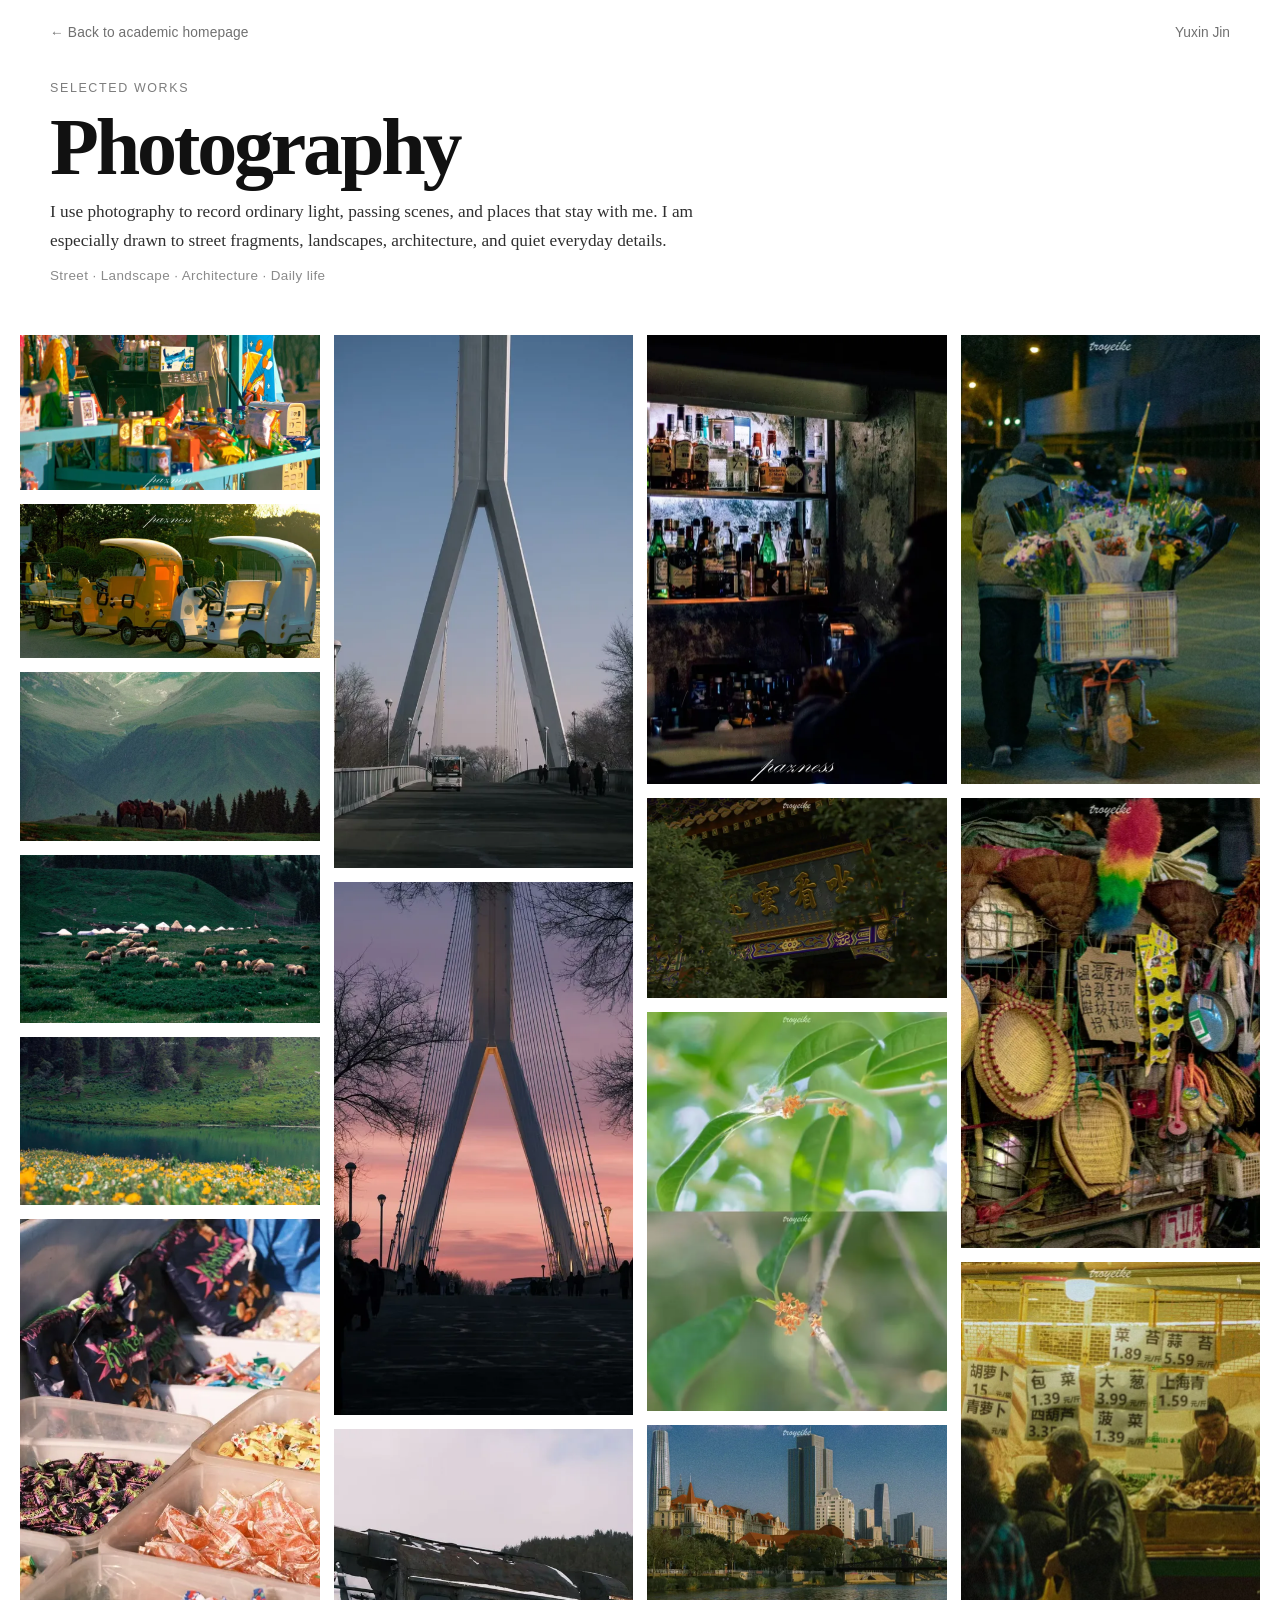
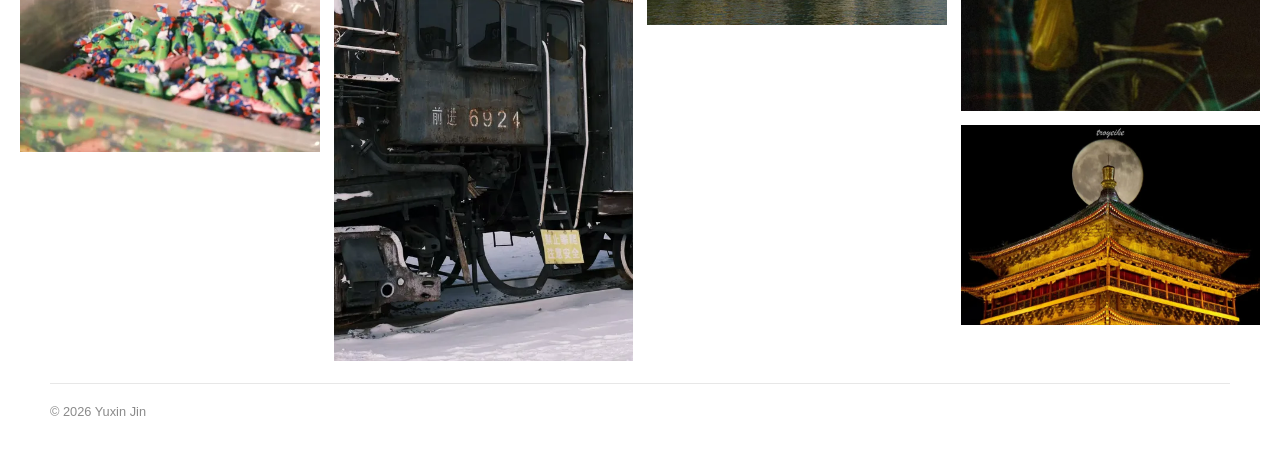
==== photography.html @ 82279a49 "Add files via upload" ====
<!doctype html>
<html lang="en">
<head>
  <meta charset="utf-8" />
  <meta name="viewport" content="width=device-width, initial-scale=1" />
  <meta name="description" content="Selected photography by Yuxin Jin — street scenes, landscapes, architecture, and everyday moments." />
  <meta name="author" content="Yuxin Jin" />
  <meta property="og:title" content="Photography | Yuxin Jin" />
  <meta property="og:description" content="Selected photography by Yuxin Jin." />
  <meta property="og:type" content="website" />
  <meta property="og:image" content="assets/photography/preview-1.webp" />
  <title>Photography | Yuxin Jin</title>
  <link rel="stylesheet" href="styles.css" />
</head>
<body class="photo-body">
  <main class="photo-page">
    <header class="photo-header-minimal photo-shell">
      <div class="photo-topline">
        <a class="photo-back" href="index.html">← Back to academic homepage</a>
        <span class="photo-name">Yuxin Jin</span>
      </div>

      <div class="photo-intro">
        <p class="photo-eyebrow">Selected works</p>
        <h1>Photography</h1>
        <p class="photo-statement">
          I use photography to record ordinary light, passing scenes, and places that stay with me.
          I am especially drawn to street fragments, landscapes, architecture, and quiet everyday details.
        </p>
        <p class="photo-meta">Street · Landscape · Architecture · Daily life</p>
      </div>
    </header>

    <section class="gallery-minimal photo-shell-wide" aria-label="Photography gallery">
      <a class="gallery-item-minimal" href="photos/photo-01.jpg" data-lightbox data-alt="Snack stand at sunset"><img src="assets/photography/thumb-01.webp" alt="Snack stand at sunset" loading="lazy" /></a>
      <a class="gallery-item-minimal" href="photos/photo-02.jpg" data-lightbox data-alt="Park carts in evening light"><img src="assets/photography/thumb-02.webp" alt="Park carts in evening light" loading="lazy" /></a>
      <a class="gallery-item-minimal" href="photos/photo-03.jpg" data-lightbox data-alt="Horses in a mountain valley"><img src="assets/photography/thumb-03.webp" alt="Horses in a mountain valley" loading="lazy" /></a>
      <a class="gallery-item-minimal" href="photos/photo-04.jpg" data-lightbox data-alt="Sheep and yurts on a green hillside"><img src="assets/photography/thumb-04.webp" alt="Sheep and yurts on a green hillside" loading="lazy" /></a>
      <a class="gallery-item-minimal" href="photos/photo-05.jpg" data-lightbox data-alt="Wildflowers beside a mountain lake"><img src="assets/photography/thumb-05.webp" alt="Wildflowers beside a mountain lake" loading="lazy" /></a>
      <a class="gallery-item-minimal" href="photos/photo-06.jpg" data-lightbox data-alt="Colorful candy at a market"><img src="assets/photography/thumb-06.webp" alt="Colorful candy at a market" loading="lazy" /></a>
      <a class="gallery-item-minimal" href="photos/photo-07.jpg" data-lightbox data-alt="Cable-stayed bridge in daylight"><img src="assets/photography/thumb-07.webp" alt="Cable-stayed bridge in daylight" loading="lazy" /></a>
      <a class="gallery-item-minimal" href="photos/photo-08.jpg" data-lightbox data-alt="Cable-stayed bridge at sunset"><img src="assets/photography/thumb-08.webp" alt="Cable-stayed bridge at sunset" loading="lazy" /></a>
      <a class="gallery-item-minimal" href="photos/photo-09.jpg" data-lightbox data-alt="Old locomotive in snow"><img src="assets/photography/thumb-09.webp" alt="Old locomotive in snow" loading="lazy" /></a>
      <a class="gallery-item-minimal" href="photos/photo-10.jpg" data-lightbox data-alt="Backlit bottles in a bar"><img src="assets/photography/thumb-10.webp" alt="Backlit bottles in a bar" loading="lazy" /></a>
      <a class="gallery-item-minimal" href="photos/photo-11.jpg" data-lightbox data-alt="Traditional Chinese architecture behind leaves"><img src="assets/photography/thumb-11.webp" alt="Traditional Chinese architecture behind leaves" loading="lazy" /></a>
      <a class="gallery-item-minimal" href="photos/photo-12.jpg" data-lightbox data-alt="Small orange flowers and green leaves"><img src="assets/photography/thumb-12.webp" alt="Small orange flowers and green leaves" loading="lazy" /></a>
      <a class="gallery-item-minimal" href="photos/photo-13.jpg" data-lightbox data-alt="Historic waterfront architecture and modern skyline"><img src="assets/photography/thumb-13.webp" alt="Historic waterfront architecture and modern skyline" loading="lazy" /></a>
      <a class="gallery-item-minimal" href="photos/photo-14.jpg" data-lightbox data-alt="Night flower vendor with bicycle"><img src="assets/photography/thumb-14.webp" alt="Night flower vendor with bicycle" loading="lazy" /></a>
      <a class="gallery-item-minimal" href="photos/photo-15.jpg" data-lightbox data-alt="Everyday goods at a street market"><img src="assets/photography/thumb-15.webp" alt="Everyday goods at a street market" loading="lazy" /></a>
      <a class="gallery-item-minimal" href="photos/photo-16.jpg" data-lightbox data-alt="Vegetable market and handwritten price signs"><img src="assets/photography/thumb-16.webp" alt="Vegetable market and handwritten price signs" loading="lazy" /></a>
      <a class="gallery-item-minimal" href="photos/photo-17.jpg" data-lightbox data-alt="Traditional tower aligned with the full moon"><img src="assets/photography/thumb-17.webp" alt="Traditional tower aligned with the full moon" loading="lazy" /></a>
    </section>

    <footer class="photo-footer-minimal photo-shell">
      <p>© 2026 Yuxin Jin</p>
    </footer>
  </main>

  <div class="lightbox" id="lightbox" aria-hidden="true" role="dialog" aria-label="Image viewer">
    <button class="lightbox-close" type="button" aria-label="Close image viewer">×</button>
    <button class="lightbox-nav lightbox-prev" type="button" aria-label="Previous photograph">‹</button>
    <figure class="lightbox-figure">
      <img id="lightbox-image" src="" alt="" />
      <figcaption id="lightbox-caption"></figcaption>
    </figure>
    <button class="lightbox-nav lightbox-next" type="button" aria-label="Next photograph">›</button>
  </div>
  <script src="photography.js"></script>
</body>
</html>
---- styles.css ----
:root {
  --text: #252525;
  --heading: #111;
  --muted: #646464;
  --light: #8a8a8a;
  --line: #e7e7e7;
  --link: #1d5d96;
  --max-width: 930px;
}

* { box-sizing: border-box; }
html { scroll-behavior: smooth; }
body {
  margin: 0;
  background: #fff;
  color: var(--text);
  font-family: Arial, Helvetica, sans-serif;
  font-size: 15.5px;
  line-height: 1.62;
  -webkit-font-smoothing: antialiased;
}

img { display: block; max-width: 100%; }
a { color: var(--link); text-decoration: none; }
a:hover { text-decoration: underline; }
strong { font-weight: 700; }
.container {
  width: min(calc(100% - 36px), var(--max-width));
  margin: 0 auto;
  padding: 48px 0 42px;
}

h1, h2, h3 {
  color: var(--heading);
  font-family: Georgia, "Times New Roman", serif;
  font-weight: 700;
}
h1 {
  margin: 0 0 8px;
  font-size: clamp(2.65rem, 5vw, 3.75rem);
  line-height: 1;
  letter-spacing: -0.035em;
}
h2 {
  margin: 0 0 24px;
  font-size: 1.78rem;
  line-height: 1.2;
}
h3 {
  margin: 0 0 7px;
  font-size: 1.14rem;
  line-height: 1.34;
}
p { margin: 0 0 14px; }

.intro {
  display: grid;
  grid-template-columns: 224px minmax(0, 1fr);
  gap: 34px;
  align-items: start;
}
.portrait {
  width: 224px;
  height: 278px;
  object-fit: cover;
  border-radius: 7px;
}
.identity {
  margin: 0 0 19px;
  color: var(--muted);
  line-height: 1.48;
}
.links { margin-top: 18px; }
.links span,
.paper-links span { color: #aaa; margin: 0 7px; }

.section {
  margin-top: 38px;
  padding-top: 30px;
  border-top: 1px solid var(--line);
}

.publication {
  display: grid;
  grid-template-columns: 218px minmax(0, 1fr);
  gap: 25px;
  align-items: start;
  margin-bottom: 30px;
}
.publication:last-child { margin-bottom: 0; }
.paper-thumb {
  display: block;
  border: 1px solid #e1e1e1;
  border-radius: 5px;
  overflow: hidden;
  background: #fafafa;
}
.paper-thumb img {
  width: 100%;
  height: 138px;
  object-fit: contain;
  background: #fff;
}
.paper-copy h3 a { color: var(--heading); }
.paper-copy h3 a:hover { color: var(--link); }
.authors, .venue, .paper-desc, .paper-links { margin-bottom: 7px; }
.venue { color: var(--muted); }
.paper-desc { color: #454545; }
.paper-links { font-size: 0.94rem; margin-top: 9px; }

.research-entry { margin-bottom: 22px; }
.research-entry:last-child { margin-bottom: 0; }
.research-tags {
  color: var(--muted);
  font-size: 0.92rem;
  margin-bottom: 7px;
}

.row-list { display: grid; gap: 15px; }
.row {
  display: grid;
  grid-template-columns: minmax(0, 1fr) auto;
  gap: 24px;
  align-items: start;
}
.row span { color: var(--muted); }
.row time { color: var(--light); white-space: nowrap; }
.compact { gap: 10px; }

footer {
  margin-top: 38px;
  padding-top: 21px;
  border-top: 1px solid var(--line);
  color: var(--light);
  font-size: 0.84rem;
}
footer p { margin: 0; }

/* Web CV */
.cv-top {
  display: flex;
  justify-content: space-between;
  gap: 28px;
  align-items: flex-start;
}
.cv-top .subtitle { color: var(--muted); margin-bottom: 8px; }
.back { font-weight: 700; white-space: nowrap; }
.cv-section {
  margin-top: 30px;
  padding-top: 25px;
  border-top: 1px solid var(--line);
}
.cv-entry {
  display: grid;
  grid-template-columns: 172px minmax(0,1fr);
  gap: 25px;
  margin-bottom: 23px;
}
.cv-entry:last-child { margin-bottom: 0; }
.cv-date { color: var(--light); }
.cv-entry ul { margin: 8px 0 0; padding-left: 19px; }
.cv-entry li { margin-bottom: 6px; }
.cv-pub { margin-bottom: 20px; }
.cv-pub:last-child { margin-bottom: 0; }

@media (max-width: 730px) {
  .container { padding-top: 28px; }
  .intro { grid-template-columns: 1fr; gap: 22px; }
  .portrait { width: 190px; height: 236px; }
  .publication { grid-template-columns: 1fr; gap: 15px; }
  .paper-thumb { max-width: 310px; }
  .paper-thumb img { height: 175px; }
  .row { grid-template-columns: 1fr; gap: 2px; }
  .cv-top { flex-direction: column; gap: 8px; }
  .cv-entry { grid-template-columns: 1fr; gap: 4px; }
}

/* Photography preview on academic homepage */
.photography-copy { max-width: 700px; }
.photo-page-link { font-weight: 700; }
.photo-preview-grid {
  display: grid;
  grid-template-columns: repeat(3, 1fr);
  gap: 10px;
  margin-top: 18px;
  text-decoration: none;
}
.photo-preview-grid:hover { text-decoration: none; }
.photo-preview-grid img {
  width: 100%;
  aspect-ratio: 4 / 3;
  object-fit: cover;
  border-radius: 4px;
  transition: transform 160ms ease, opacity 160ms ease;
}
.photo-preview-grid:hover img { opacity: 0.94; }
.photo-preview-grid img:hover { transform: translateY(-2px); opacity: 1; }

/* Photography page */
.photo-page {
  min-height: 100vh;
  background: #fff;
}
.photo-container {
  width: min(calc(100% - 40px), 1180px);
  margin: 0 auto;
}
.photo-header {
  padding: 44px 0 30px;
  max-width: 1180px;
}
.photo-nav { margin-bottom: 26px; font-size: 0.92rem; }
.photo-header h1 {
  font-size: clamp(3rem, 7vw, 5.2rem);
  margin-bottom: 16px;
}
.photo-lead {
  max-width: 680px;
  font-family: Georgia, "Times New Roman", serif;
  font-size: 1.16rem;
  line-height: 1.62;
  color: #333;
}
.photo-note {
  color: var(--light);
  font-size: 0.86rem;
  margin-top: 18px;
}
.gallery {
  columns: 3 300px;
  column-gap: 12px;
  padding-bottom: 20px;
}
.gallery-item {
  display: block;
  break-inside: avoid;
  margin: 0 0 12px;
  overflow: hidden;
  background: #f5f5f5;
  text-decoration: none;
}
.gallery-item:hover { text-decoration: none; }
.gallery-item img {
  width: 100%;
  height: auto;
  transition: transform 180ms ease, opacity 180ms ease;
}
.gallery-item:hover img {
  transform: scale(1.008);
  opacity: 0.96;
}
.photo-footer {
  margin-top: 28px;
  padding: 24px 0 42px;
  border-top: 1px solid var(--line);
  color: var(--light);
  font-size: 0.84rem;
}
.photo-footer p { margin: 0; }

.no-scroll { overflow: hidden; }
.lightbox {
  position: fixed;
  inset: 0;
  z-index: 1000;
  display: none;
  align-items: center;
  justify-content: center;
  background: rgba(0, 0, 0, 0.94);
  padding: 26px 70px;
}
.lightbox.is-open { display: flex; }
.lightbox-figure {
  margin: 0;
  max-width: min(92vw, 1500px);
  max-height: 92vh;
  display: flex;
  flex-direction: column;
  align-items: center;
  justify-content: center;
}
.lightbox-figure img {
  max-width: 100%;
  max-height: 86vh;
  width: auto;
  height: auto;
  object-fit: contain;
}
.lightbox-figure figcaption {
  color: rgba(255,255,255,0.72);
  font-size: 0.78rem;
  margin-top: 9px;
  text-align: center;
}
.lightbox-close,
.lightbox-nav {
  position: fixed;
  z-index: 1001;
  border: 0;
  background: transparent;
  color: rgba(255,255,255,0.78);
  cursor: pointer;
  font-family: Arial, Helvetica, sans-serif;
  font-weight: 300;
}
.lightbox-close {
  right: 22px;
  top: 14px;
  font-size: 2.4rem;
  line-height: 1;
}
.lightbox-nav {
  top: 50%;
  transform: translateY(-50%);
  font-size: 3.3rem;
  padding: 16px;
}
.lightbox-prev { left: 8px; }
.lightbox-next { right: 8px; }
.lightbox-close:hover,
.lightbox-nav:hover { color: #fff; }

@media (max-width: 730px) {
  .photo-preview-grid { grid-template-columns: 1fr 1fr; }
  .photo-preview-grid img:last-child { display: none; }
  .photo-container { width: min(calc(100% - 24px), 1180px); }
  .photo-header { padding-top: 28px; }
  .gallery { columns: 2 150px; column-gap: 8px; }
  .gallery-item { margin-bottom: 8px; }
  .lightbox { padding: 20px 44px; }
  .lightbox-nav { font-size: 2.5rem; padding: 8px; }
}


/* Minimal photography portfolio page */
.photo-body {
  background: #fbfbfa;
  color: #171717;
}
.photo-shell {
  width: min(calc(100% - 40px), 1180px);
  margin: 0 auto;
}
.photo-shell-wide {
  width: min(calc(100% - 40px), 1440px);
  margin: 0 auto;
}
.photo-header-minimal {
  padding: 22px 0 34px;
}
.photo-topline {
  display: flex;
  justify-content: space-between;
  align-items: center;
  gap: 16px;
  padding-bottom: 34px;
}
.photo-back,
.photo-name {
  font-size: 0.86rem;
  color: #707070;
}
.photo-back {
  letter-spacing: 0.01em;
}
.photo-name {
  white-space: nowrap;
}
.photo-intro {
  max-width: 760px;
}
.photo-eyebrow {
  margin: 0 0 10px;
  color: #7d7d7d;
  font-size: 0.78rem;
  text-transform: uppercase;
  letter-spacing: 0.13em;
}
.photo-header-minimal h1 {
  margin: 0 0 12px;
  font-size: clamp(2.8rem, 7vw, 5rem);
  line-height: 0.96;
  letter-spacing: -0.04em;
  color: #111;
}
.photo-statement {
  max-width: 680px;
  font-family: Georgia, "Times New Roman", serif;
  font-size: 1.08rem;
  line-height: 1.68;
  color: #2f2f2f;
  margin-bottom: 10px;
}
.photo-meta {
  color: #8a8a8a;
  font-size: 0.84rem;
  letter-spacing: 0.03em;
}
.gallery-minimal {
  columns: 4 260px;
  column-gap: 14px;
  padding-bottom: 22px;
}
.gallery-item-minimal {
  display: block;
  break-inside: avoid;
  margin: 0 0 14px;
  text-decoration: none;
  background: transparent;
}
.gallery-item-minimal img {
  width: 100%;
  height: auto;
  display: block;
  transition: opacity 160ms ease, transform 160ms ease;
}
.gallery-item-minimal:hover img {
  opacity: 0.95;
  transform: translateY(-1px);
}
.photo-footer-minimal {
  padding: 18px 0 36px;
  color: #8a8a8a;
  font-size: 0.8rem;
}
.photo-footer-minimal p { margin: 0; }

.photo-body .lightbox {
  background: rgba(10,10,10,0.96);
}
.photo-body .lightbox-figure figcaption {
  font-size: 0.76rem;
  letter-spacing: 0.01em;
  color: rgba(255,255,255,0.68);
}

@media (max-width: 900px) {
  .gallery-minimal { columns: 3 220px; }
}
@media (max-width: 730px) {
  .photo-shell,
  .photo-shell-wide { width: min(calc(100% - 24px), 1440px); }
  .photo-header-minimal { padding-top: 18px; }
  .photo-topline {
    padding-bottom: 26px;
    align-items: flex-start;
    flex-direction: column;
    gap: 6px;
  }
  .gallery-minimal { columns: 2 150px; column-gap: 8px; }
  .gallery-item-minimal { margin-bottom: 8px; }
  .photo-statement { font-size: 1rem; }
}
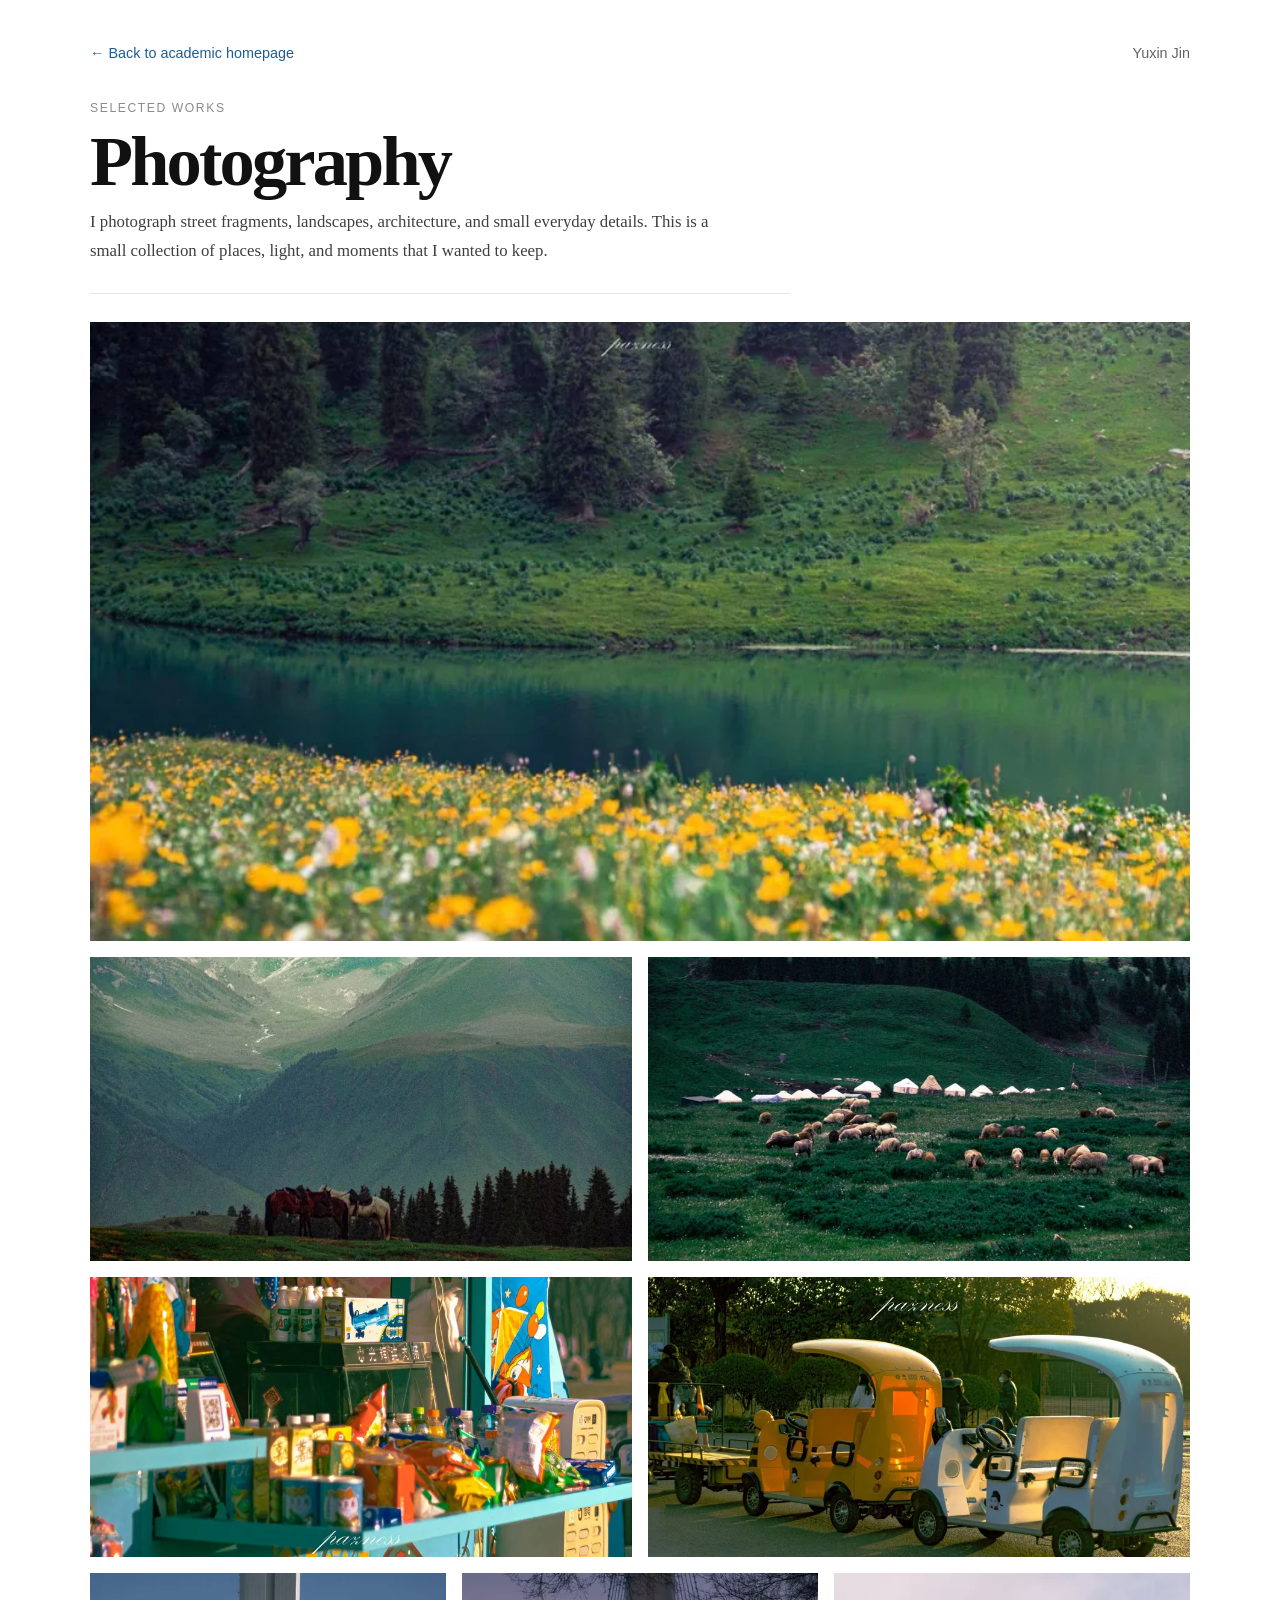
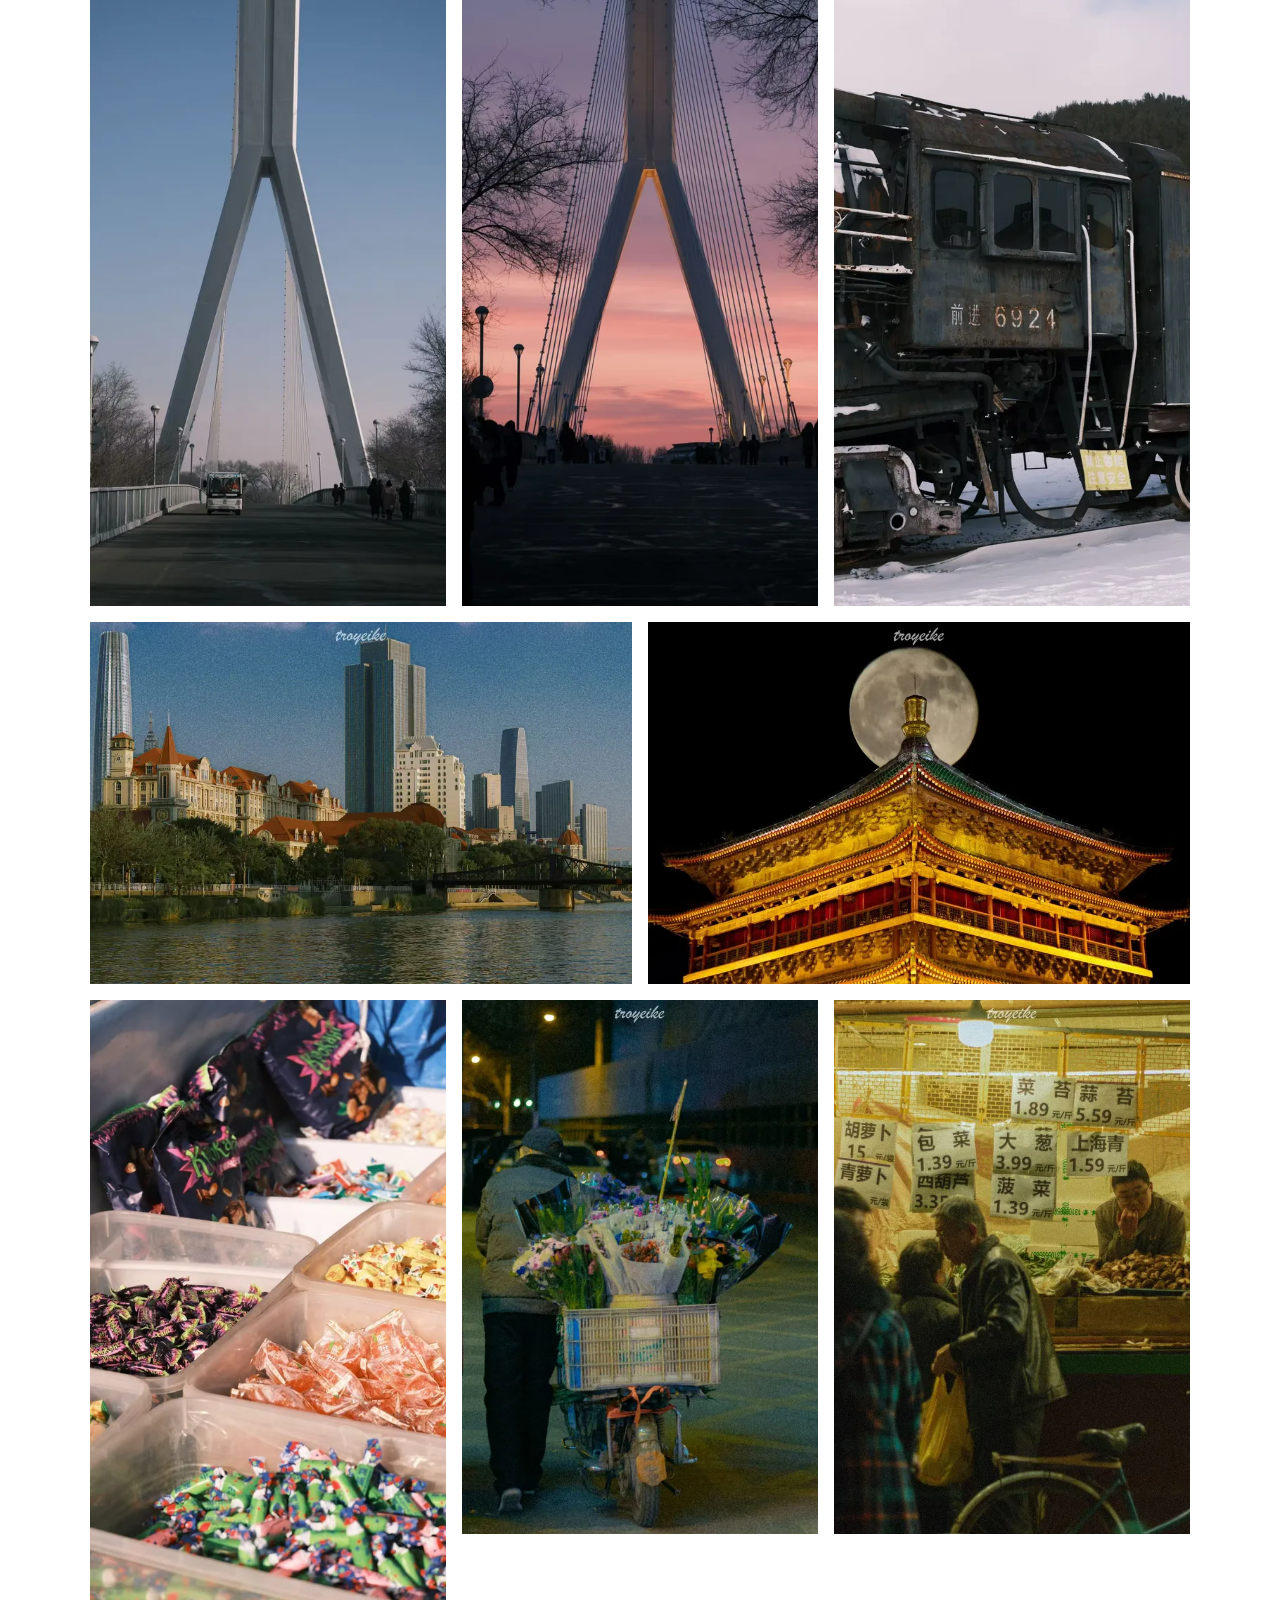
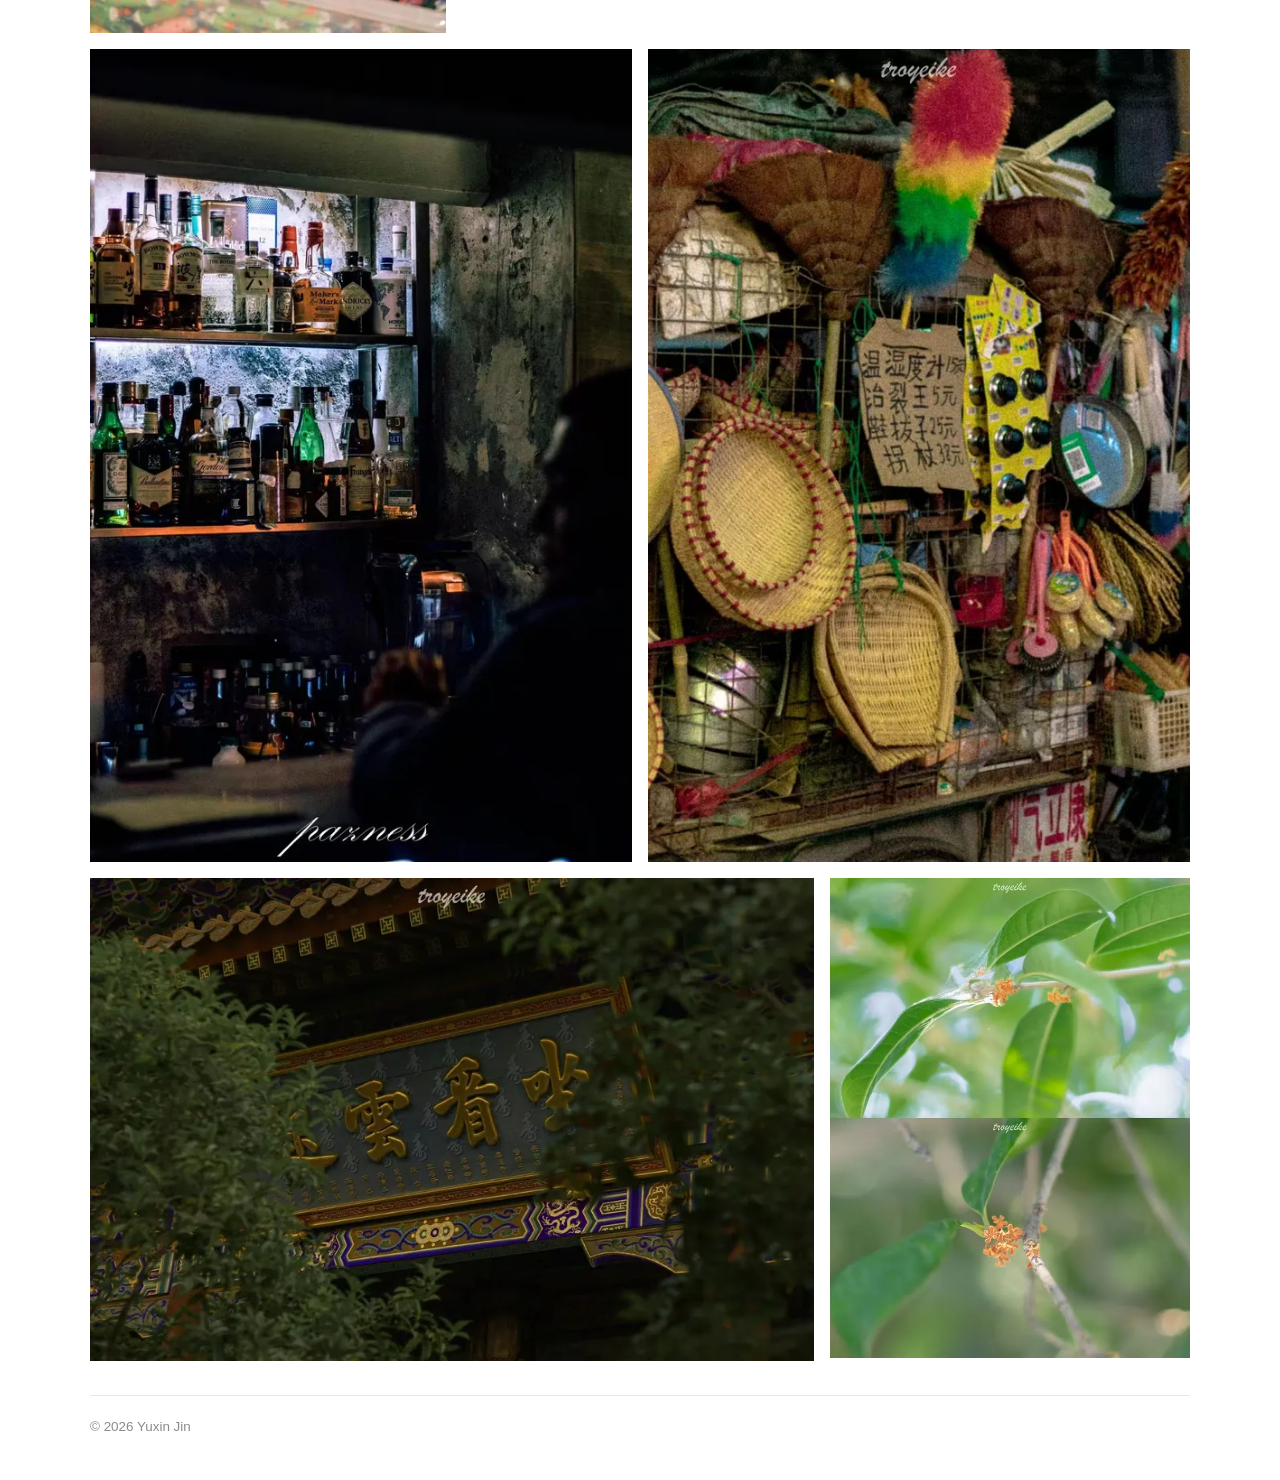
==== commit 44369291: "Add files via upload" ====
--- a/photography.html
+++ b/photography.html
@@ -8,50 +8,106 @@
   <meta property="og:title" content="Photography | Yuxin Jin" />
   <meta property="og:description" content="Selected photography by Yuxin Jin." />
   <meta property="og:type" content="website" />
-  <meta property="og:image" content="assets/photography/preview-1.webp" />
+  <meta property="og:image" content="assets/photography/thumb-05.webp" />
   <title>Photography | Yuxin Jin</title>
-  <link rel="stylesheet" href="styles.css" />
+  <link rel="stylesheet" href="photography.css" />
 </head>
-<body class="photo-body">
-  <main class="photo-page">
-    <header class="photo-header-minimal photo-shell">
-      <div class="photo-topline">
-        <a class="photo-back" href="index.html">← Back to academic homepage</a>
-        <span class="photo-name">Yuxin Jin</span>
+<body>
+  <main class="portfolio">
+    <header class="portfolio-header">
+      <div class="topline">
+        <a href="index.html">← Back to academic homepage</a>
+        <span>Yuxin Jin</span>
       </div>
 
-      <div class="photo-intro">
-        <p class="photo-eyebrow">Selected works</p>
+      <div class="intro-copy">
+        <p class="eyebrow">Selected works</p>
         <h1>Photography</h1>
-        <p class="photo-statement">
-          I use photography to record ordinary light, passing scenes, and places that stay with me.
-          I am especially drawn to street fragments, landscapes, architecture, and quiet everyday details.
+        <p class="lead">
+          I photograph street fragments, landscapes, architecture, and small everyday details.
+          This is a small collection of places, light, and moments that I wanted to keep.
         </p>
-        <p class="photo-meta">Street · Landscape · Architecture · Daily life</p>
       </div>
     </header>
 
-    <section class="gallery-minimal photo-shell-wide" aria-label="Photography gallery">
-      <a class="gallery-item-minimal" href="photos/photo-01.jpg" data-lightbox data-alt="Snack stand at sunset"><img src="assets/photography/thumb-01.webp" alt="Snack stand at sunset" loading="lazy" /></a>
-      <a class="gallery-item-minimal" href="photos/photo-02.jpg" data-lightbox data-alt="Park carts in evening light"><img src="assets/photography/thumb-02.webp" alt="Park carts in evening light" loading="lazy" /></a>
-      <a class="gallery-item-minimal" href="photos/photo-03.jpg" data-lightbox data-alt="Horses in a mountain valley"><img src="assets/photography/thumb-03.webp" alt="Horses in a mountain valley" loading="lazy" /></a>
-      <a class="gallery-item-minimal" href="photos/photo-04.jpg" data-lightbox data-alt="Sheep and yurts on a green hillside"><img src="assets/photography/thumb-04.webp" alt="Sheep and yurts on a green hillside" loading="lazy" /></a>
-      <a class="gallery-item-minimal" href="photos/photo-05.jpg" data-lightbox data-alt="Wildflowers beside a mountain lake"><img src="assets/photography/thumb-05.webp" alt="Wildflowers beside a mountain lake" loading="lazy" /></a>
-      <a class="gallery-item-minimal" href="photos/photo-06.jpg" data-lightbox data-alt="Colorful candy at a market"><img src="assets/photography/thumb-06.webp" alt="Colorful candy at a market" loading="lazy" /></a>
-      <a class="gallery-item-minimal" href="photos/photo-07.jpg" data-lightbox data-alt="Cable-stayed bridge in daylight"><img src="assets/photography/thumb-07.webp" alt="Cable-stayed bridge in daylight" loading="lazy" /></a>
-      <a class="gallery-item-minimal" href="photos/photo-08.jpg" data-lightbox data-alt="Cable-stayed bridge at sunset"><img src="assets/photography/thumb-08.webp" alt="Cable-stayed bridge at sunset" loading="lazy" /></a>
-      <a class="gallery-item-minimal" href="photos/photo-09.jpg" data-lightbox data-alt="Old locomotive in snow"><img src="assets/photography/thumb-09.webp" alt="Old locomotive in snow" loading="lazy" /></a>
-      <a class="gallery-item-minimal" href="photos/photo-10.jpg" data-lightbox data-alt="Backlit bottles in a bar"><img src="assets/photography/thumb-10.webp" alt="Backlit bottles in a bar" loading="lazy" /></a>
-      <a class="gallery-item-minimal" href="photos/photo-11.jpg" data-lightbox data-alt="Traditional Chinese architecture behind leaves"><img src="assets/photography/thumb-11.webp" alt="Traditional Chinese architecture behind leaves" loading="lazy" /></a>
-      <a class="gallery-item-minimal" href="photos/photo-12.jpg" data-lightbox data-alt="Small orange flowers and green leaves"><img src="assets/photography/thumb-12.webp" alt="Small orange flowers and green leaves" loading="lazy" /></a>
-      <a class="gallery-item-minimal" href="photos/photo-13.jpg" data-lightbox data-alt="Historic waterfront architecture and modern skyline"><img src="assets/photography/thumb-13.webp" alt="Historic waterfront architecture and modern skyline" loading="lazy" /></a>
-      <a class="gallery-item-minimal" href="photos/photo-14.jpg" data-lightbox data-alt="Night flower vendor with bicycle"><img src="assets/photography/thumb-14.webp" alt="Night flower vendor with bicycle" loading="lazy" /></a>
-      <a class="gallery-item-minimal" href="photos/photo-15.jpg" data-lightbox data-alt="Everyday goods at a street market"><img src="assets/photography/thumb-15.webp" alt="Everyday goods at a street market" loading="lazy" /></a>
-      <a class="gallery-item-minimal" href="photos/photo-16.jpg" data-lightbox data-alt="Vegetable market and handwritten price signs"><img src="assets/photography/thumb-16.webp" alt="Vegetable market and handwritten price signs" loading="lazy" /></a>
-      <a class="gallery-item-minimal" href="photos/photo-17.jpg" data-lightbox data-alt="Traditional tower aligned with the full moon"><img src="assets/photography/thumb-17.webp" alt="Traditional tower aligned with the full moon" loading="lazy" /></a>
+    <section class="photo-sequence" aria-label="Photography gallery">
+      <div class="gallery-row one">
+        <a href="photos/photo-05.jpg" data-lightbox data-alt="Wildflowers beside a mountain lake">
+          <img src="assets/photography/thumb-05.webp" alt="Wildflowers beside a mountain lake" loading="eager" />
+        </a>
+      </div>
+
+      <div class="gallery-row two">
+        <a href="photos/photo-03.jpg" data-lightbox data-alt="Horses in a mountain valley">
+          <img src="assets/photography/thumb-03.webp" alt="Horses in a mountain valley" loading="lazy" />
+        </a>
+        <a href="photos/photo-04.jpg" data-lightbox data-alt="Sheep and yurts on a green hillside">
+          <img src="assets/photography/thumb-04.webp" alt="Sheep and yurts on a green hillside" loading="lazy" />
+        </a>
+      </div>
+
+      <div class="gallery-row two">
+        <a href="photos/photo-01.jpg" data-lightbox data-alt="Snack stand at sunset">
+          <img src="assets/photography/thumb-01.webp" alt="Snack stand at sunset" loading="lazy" />
+        </a>
+        <a href="photos/photo-02.jpg" data-lightbox data-alt="Park carts in evening light">
+          <img src="assets/photography/thumb-02.webp" alt="Park carts in evening light" loading="lazy" />
+        </a>
+      </div>
+
+      <div class="gallery-row three">
+        <a href="photos/photo-07.jpg" data-lightbox data-alt="Cable-stayed bridge in daylight">
+          <img src="assets/photography/thumb-07.webp" alt="Cable-stayed bridge in daylight" loading="lazy" />
+        </a>
+        <a href="photos/photo-08.jpg" data-lightbox data-alt="Cable-stayed bridge at sunset">
+          <img src="assets/photography/thumb-08.webp" alt="Cable-stayed bridge at sunset" loading="lazy" />
+        </a>
+        <a href="photos/photo-09.jpg" data-lightbox data-alt="Old locomotive in snow">
+          <img src="assets/photography/thumb-09.webp" alt="Old locomotive in snow" loading="lazy" />
+        </a>
+      </div>
+
+      <div class="gallery-row two">
+        <a href="photos/photo-13.jpg" data-lightbox data-alt="Historic waterfront architecture and modern skyline">
+          <img src="assets/photography/thumb-13.webp" alt="Historic waterfront architecture and modern skyline" loading="lazy" />
+        </a>
+        <a href="photos/photo-17.jpg" data-lightbox data-alt="Traditional tower aligned with the full moon">
+          <img src="assets/photography/thumb-17.webp" alt="Traditional tower aligned with the full moon" loading="lazy" />
+        </a>
+      </div>
+
+      <div class="gallery-row three">
+        <a href="photos/photo-06.jpg" data-lightbox data-alt="Colorful candy at a market">
+          <img src="assets/photography/thumb-06.webp" alt="Colorful candy at a market" loading="lazy" />
+        </a>
+        <a href="photos/photo-14.jpg" data-lightbox data-alt="Night flower vendor with bicycle">
+          <img src="assets/photography/thumb-14.webp" alt="Night flower vendor with bicycle" loading="lazy" />
+        </a>
+        <a href="photos/photo-16.jpg" data-lightbox data-alt="Vegetable market and handwritten price signs">
+          <img src="assets/photography/thumb-16.webp" alt="Vegetable market and handwritten price signs" loading="lazy" />
+        </a>
+      </div>
+
+      <div class="gallery-row two-narrow">
+        <a href="photos/photo-10.jpg" data-lightbox data-alt="Backlit bottles in a bar">
+          <img src="assets/photography/thumb-10.webp" alt="Backlit bottles in a bar" loading="lazy" />
+        </a>
+        <a href="photos/photo-15.jpg" data-lightbox data-alt="Everyday goods at a street market">
+          <img src="assets/photography/thumb-15.webp" alt="Everyday goods at a street market" loading="lazy" />
+        </a>
+      </div>
+
+      <div class="gallery-row asym">
+        <a href="photos/photo-11.jpg" data-lightbox data-alt="Traditional Chinese architecture behind leaves">
+          <img src="assets/photography/thumb-11.webp" alt="Traditional Chinese architecture behind leaves" loading="lazy" />
+        </a>
+        <a href="photos/photo-12.jpg" data-lightbox data-alt="Small orange flowers and green leaves">
+          <img src="assets/photography/thumb-12.webp" alt="Small orange flowers and green leaves" loading="lazy" />
+        </a>
+      </div>
     </section>
 
-    <footer class="photo-footer-minimal photo-shell">
+    <footer>
       <p>© 2026 Yuxin Jin</p>
     </footer>
   </main>
--- a/photography.css
+++ b/photography.css
@@ -0,0 +1,196 @@
+:root {
+  --text: #252525;
+  --heading: #111;
+  --muted: #646464;
+  --light: #8a8a8a;
+  --line: #e7e7e7;
+  --link: #1d5d96;
+  --max-width: 1100px;
+}
+
+* { box-sizing: border-box; }
+html { scroll-behavior: smooth; }
+body {
+  margin: 0;
+  background: #fff;
+  color: var(--text);
+  font-family: Arial, Helvetica, sans-serif;
+  font-size: 15.5px;
+  line-height: 1.62;
+  -webkit-font-smoothing: antialiased;
+}
+a { color: var(--link); text-decoration: none; }
+a:hover { text-decoration: underline; }
+img { display: block; max-width: 100%; }
+
+.portfolio {
+  width: min(calc(100% - 36px), var(--max-width));
+  margin: 0 auto;
+  padding: 42px 0 42px;
+}
+.topline {
+  display: flex;
+  justify-content: space-between;
+  gap: 24px;
+  align-items: center;
+  margin-bottom: 34px;
+  color: var(--muted);
+  font-size: 0.9rem;
+}
+.topline span { white-space: nowrap; }
+.intro-copy {
+  max-width: 700px;
+  padding-bottom: 28px;
+  border-bottom: 1px solid var(--line);
+  margin-bottom: 28px;
+}
+.eyebrow {
+  margin: 0 0 8px;
+  color: var(--light);
+  font-size: 0.76rem;
+  letter-spacing: 0.13em;
+  text-transform: uppercase;
+}
+h1 {
+  margin: 0 0 12px;
+  color: var(--heading);
+  font-family: Georgia, "Times New Roman", serif;
+  font-size: clamp(2.7rem, 6vw, 4.4rem);
+  line-height: 0.98;
+  letter-spacing: -0.04em;
+}
+.lead {
+  margin: 0;
+  max-width: 640px;
+  color: #3f3f3f;
+  font-family: Georgia, "Times New Roman", serif;
+  font-size: 1.05rem;
+  line-height: 1.7;
+}
+
+.photo-sequence {
+  display: grid;
+  gap: 16px;
+}
+.gallery-row {
+  display: grid;
+  gap: 16px;
+  align-items: start;
+}
+.gallery-row.one { grid-template-columns: 1fr; }
+.gallery-row.two { grid-template-columns: repeat(2, minmax(0, 1fr)); }
+.gallery-row.three { grid-template-columns: repeat(3, minmax(0, 1fr)); }
+.gallery-row.two-narrow {
+  grid-template-columns: repeat(2, minmax(0, 0.78fr));
+  justify-content: center;
+}
+.gallery-row.asym { grid-template-columns: minmax(0, 1.45fr) minmax(0, 0.72fr); }
+.gallery-row a {
+  display: block;
+  overflow: hidden;
+  background: transparent;
+  text-decoration: none;
+}
+.gallery-row a:hover { text-decoration: none; }
+.gallery-row img {
+  width: 100%;
+  height: auto;
+  object-fit: contain;
+  transition: opacity 160ms ease;
+}
+.gallery-row a:hover img { opacity: 0.95; }
+
+footer {
+  margin-top: 34px;
+  padding-top: 20px;
+  border-top: 1px solid var(--line);
+  color: var(--light);
+  font-size: 0.84rem;
+}
+footer p { margin: 0; }
+
+.no-scroll { overflow: hidden; }
+.lightbox {
+  position: fixed;
+  inset: 0;
+  z-index: 1000;
+  display: none;
+  align-items: center;
+  justify-content: center;
+  background: rgba(7, 7, 7, 0.96);
+  padding: 28px 72px;
+}
+.lightbox.is-open { display: flex; }
+.lightbox-figure {
+  margin: 0;
+  max-width: min(92vw, 1500px);
+  max-height: 92vh;
+  display: flex;
+  flex-direction: column;
+  align-items: center;
+  justify-content: center;
+}
+.lightbox-figure img {
+  max-width: 100%;
+  max-height: 86vh;
+  width: auto;
+  height: auto;
+  object-fit: contain;
+}
+.lightbox-figure figcaption {
+  color: rgba(255,255,255,0.7);
+  font-size: 0.76rem;
+  margin-top: 9px;
+  text-align: center;
+}
+.lightbox-close,
+.lightbox-nav {
+  position: fixed;
+  z-index: 1001;
+  border: 0;
+  background: transparent;
+  color: rgba(255,255,255,0.78);
+  cursor: pointer;
+  font-family: Arial, Helvetica, sans-serif;
+  font-weight: 300;
+}
+.lightbox-close {
+  right: 22px;
+  top: 14px;
+  font-size: 2.4rem;
+  line-height: 1;
+}
+.lightbox-nav {
+  top: 50%;
+  transform: translateY(-50%);
+  font-size: 3.3rem;
+  padding: 16px;
+}
+.lightbox-prev { left: 8px; }
+.lightbox-next { right: 8px; }
+.lightbox-close:hover,
+.lightbox-nav:hover { color: #fff; }
+
+@media (max-width: 760px) {
+  .portfolio {
+    width: min(calc(100% - 24px), var(--max-width));
+    padding-top: 26px;
+  }
+  .topline {
+    align-items: flex-start;
+    flex-direction: column;
+    gap: 5px;
+    margin-bottom: 24px;
+  }
+  .intro-copy { margin-bottom: 18px; padding-bottom: 22px; }
+  .photo-sequence { gap: 8px; }
+  .gallery-row { gap: 8px; }
+  .gallery-row.two,
+  .gallery-row.three,
+  .gallery-row.two-narrow,
+  .gallery-row.asym {
+    grid-template-columns: 1fr;
+  }
+  .lightbox { padding: 20px 44px; }
+  .lightbox-nav { font-size: 2.5rem; padding: 8px; }
+}
